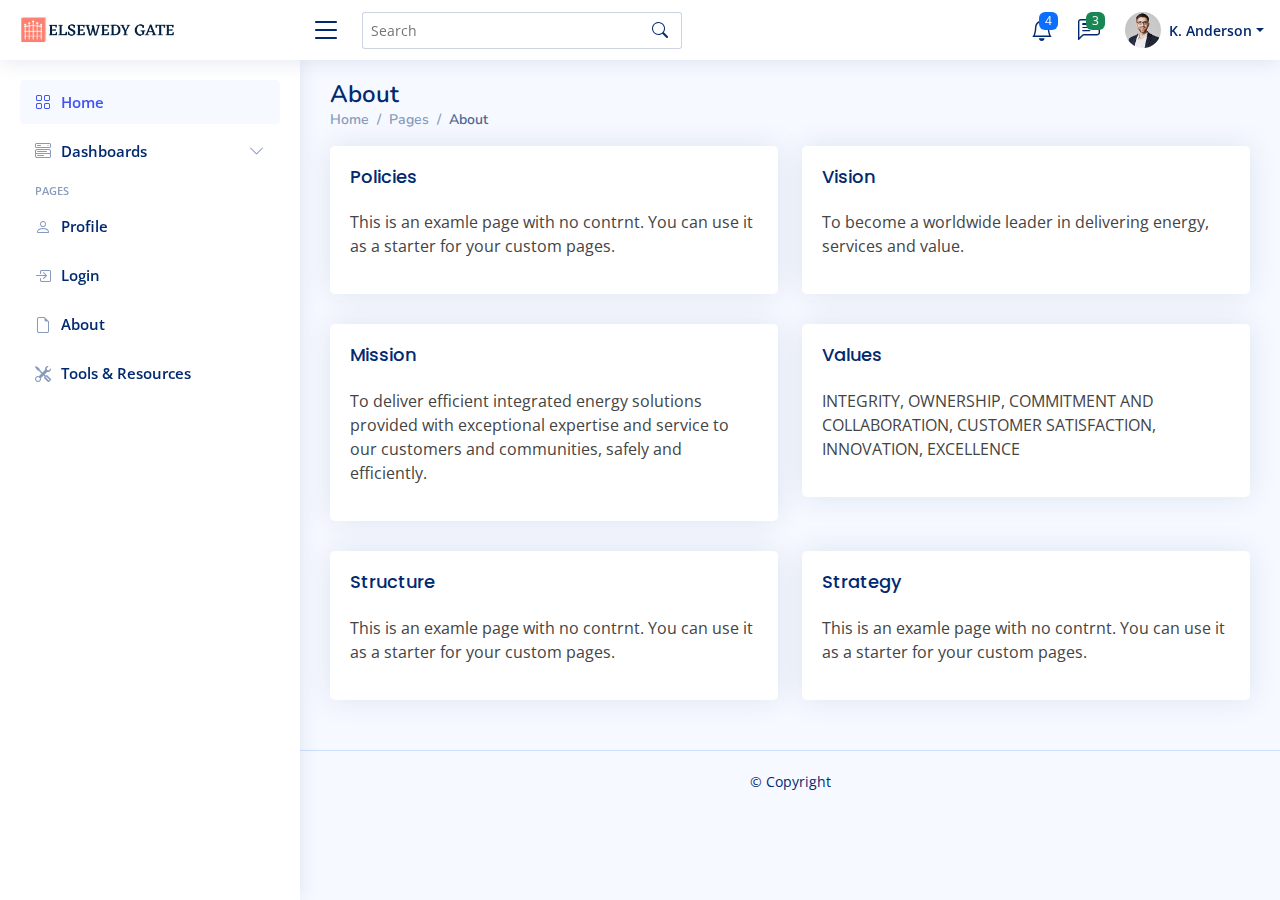
==== about.html @ 41cae32a "init" ====
<!DOCTYPE html>
<html lang="en">

<head>
  <meta charset="utf-8">
  <meta content="width=device-width, initial-scale=1.0" name="viewport">

  <title>The Gate</title>
  <meta content="" name="description">
  <meta content="" name="keywords">

  <!-- Favicons -->
  <link href="niceadmin_assets/img/favicon.png" rel="icon">
  <link href="niceadmin_assets/img/apple-touch-icon.png" rel="apple-touch-icon">

  <!-- Google Fonts -->
  <link href="https://fonts.gstatic.com" rel="preconnect">
  <link href="https://fonts.googleapis.com/css?family=Open+Sans:300,300i,400,400i,600,600i,700,700i|Nunito:300,300i,400,400i,600,600i,700,700i|Poppins:300,300i,400,400i,500,500i,600,600i,700,700i" rel="stylesheet">

  <!-- Vendor CSS Files -->
  <link href="niceadmin_assets/vendor/bootstrap/css/bootstrap.min.css" rel="stylesheet">
  <link href="niceadmin_assets/vendor/bootstrap-icons/bootstrap-icons.css" rel="stylesheet">
  <link href="niceadmin_assets/vendor/boxicons/css/boxicons.min.css" rel="stylesheet">
  <link href="niceadmin_assets/vendor/quill/quill.snow.css" rel="stylesheet">
  <link href="niceadmin_assets/vendor/quill/quill.bubble.css" rel="stylesheet">
  <link href="niceadmin_assets/vendor/remixicon/remixicon.css" rel="stylesheet">
  <link href="niceadmin_assets/vendor/simple-datatables/style.css" rel="stylesheet">

  <!-- Template Main CSS File -->
  <link href="niceadmin_assets/css/style.css" rel="stylesheet">

  <!-- =======================================================
  * Template Name: NiceAdmin - v2.5.0
  * Template URL: https://bootstrapmade.com/nice-admin-bootstrap-admin-html-template/
  * Author: BootstrapMade.com
  * License: https://bootstrapmade.com/license/
  ======================================================== -->
</head>

<body>

  <!-- ======= Header ======= -->
  <header id="header" class="header fixed-top d-flex align-items-center">

    <div class="d-flex align-items-center justify-content-between">
      <a href="news-home.html" class="logo d-flex align-items-center">
	  <img src="logos/png/logo-no-background.png" alt="">
        <!-- <img src="niceadmin_assets/img/logo.png" alt=""> -->
        <!-- <span class="d-none d-lg-block">NiceAdmin</span> -->
      </a>
      <i class="bi bi-list toggle-sidebar-btn"></i>
    </div><!-- End Logo -->

    <div class="search-bar">
      <form class="search-form d-flex align-items-center" method="POST" action="#">
        <input type="text" name="query" placeholder="Search" title="Enter search keyword">
        <button type="submit" title="Search"><i class="bi bi-search"></i></button>
      </form>
    </div><!-- End Search Bar -->

    <nav class="header-nav ms-auto">
      <ul class="d-flex align-items-center">

        <li class="nav-item d-block d-lg-none">
          <a class="nav-link nav-icon search-bar-toggle " href="#">
            <i class="bi bi-search"></i>
          </a>
        </li><!-- End Search Icon-->

        <li class="nav-item dropdown">

          <a class="nav-link nav-icon" href="#" data-bs-toggle="dropdown">
            <i class="bi bi-bell"></i>
            <span class="badge bg-primary badge-number">4</span>
          </a><!-- End Notification Icon -->

          <ul class="dropdown-menu dropdown-menu-end dropdown-menu-arrow notifications">
            <li class="dropdown-header">
              You have 4 new notifications
              <a href="#"><span class="badge rounded-pill bg-primary p-2 ms-2">View all</span></a>
            </li>
            <li>
              <hr class="dropdown-divider">
            </li>

            <li class="notification-item">
              <i class="bi bi-exclamation-circle text-warning"></i>
              <div>
                <h4>Lorem Ipsum</h4>
                <p>Quae dolorem earum veritatis oditseno</p>
                <p>30 min. ago</p>
              </div>
            </li>

            <li>
              <hr class="dropdown-divider">
            </li>

            <li class="notification-item">
              <i class="bi bi-x-circle text-danger"></i>
              <div>
                <h4>Atque rerum nesciunt</h4>
                <p>Quae dolorem earum veritatis oditseno</p>
                <p>1 hr. ago</p>
              </div>
            </li>

            <li>
              <hr class="dropdown-divider">
            </li>

            <li class="notification-item">
              <i class="bi bi-check-circle text-success"></i>
              <div>
                <h4>Sit rerum fuga</h4>
                <p>Quae dolorem earum veritatis oditseno</p>
                <p>2 hrs. ago</p>
              </div>
            </li>

            <li>
              <hr class="dropdown-divider">
            </li>

            <li class="notification-item">
              <i class="bi bi-info-circle text-primary"></i>
              <div>
                <h4>Dicta reprehenderit</h4>
                <p>Quae dolorem earum veritatis oditseno</p>
                <p>4 hrs. ago</p>
              </div>
            </li>

            <li>
              <hr class="dropdown-divider">
            </li>
            <li class="dropdown-footer">
              <a href="#">Show all notifications</a>
            </li>

          </ul><!-- End Notification Dropdown Items -->

        </li><!-- End Notification Nav -->

        <li class="nav-item dropdown">

          <a class="nav-link nav-icon" href="#" data-bs-toggle="dropdown">
            <i class="bi bi-chat-left-text"></i>
            <span class="badge bg-success badge-number">3</span>
          </a><!-- End Messages Icon -->

          <ul class="dropdown-menu dropdown-menu-end dropdown-menu-arrow messages">
            <li class="dropdown-header">
              You have 3 new messages
              <a href="#"><span class="badge rounded-pill bg-primary p-2 ms-2">View all</span></a>
            </li>
            <li>
              <hr class="dropdown-divider">
            </li>

            <li class="message-item">
              <a href="#">
                <img src="niceadmin_assets/img/messages-1.jpg" alt="" class="rounded-circle">
                <div>
                  <h4>Maria Hudson</h4>
                  <p>Velit asperiores et ducimus soluta repudiandae labore officia est ut...</p>
                  <p>4 hrs. ago</p>
                </div>
              </a>
            </li>
            <li>
              <hr class="dropdown-divider">
            </li>

            <li class="message-item">
              <a href="#">
                <img src="niceadmin_assets/img/messages-2.jpg" alt="" class="rounded-circle">
                <div>
                  <h4>Anna Nelson</h4>
                  <p>Velit asperiores et ducimus soluta repudiandae labore officia est ut...</p>
                  <p>6 hrs. ago</p>
                </div>
              </a>
            </li>
            <li>
              <hr class="dropdown-divider">
            </li>

            <li class="message-item">
              <a href="#">
                <img src="niceadmin_assets/img/messages-3.jpg" alt="" class="rounded-circle">
                <div>
                  <h4>David Muldon</h4>
                  <p>Velit asperiores et ducimus soluta repudiandae labore officia est ut...</p>
                  <p>8 hrs. ago</p>
                </div>
              </a>
            </li>
            <li>
              <hr class="dropdown-divider">
            </li>

            <li class="dropdown-footer">
              <a href="#">Show all messages</a>
            </li>

          </ul><!-- End Messages Dropdown Items -->

        </li><!-- End Messages Nav -->

        <li class="nav-item dropdown pe-3">

          <a class="nav-link nav-profile d-flex align-items-center pe-0" href="#" data-bs-toggle="dropdown">
            <img src="niceadmin_assets/img/profile-img.jpg" alt="Profile" class="rounded-circle">
            <span class="d-none d-md-block dropdown-toggle ps-2">K. Anderson</span>
          </a><!-- End Profile Iamge Icon -->

          <ul class="dropdown-menu dropdown-menu-end dropdown-menu-arrow profile">
            <li class="dropdown-header">
              <h6>Kevin Anderson</h6>
              <span>Web Designer</span>
            </li>
            <li>
              <hr class="dropdown-divider">
            </li>

            <li>
              <a class="dropdown-item d-flex align-items-center" href="users-profile.html">
                <i class="bi bi-person"></i>
                <span>My Profile</span>
              </a>
            </li>
            <li>
              <hr class="dropdown-divider">
            </li>

            <li>
              <a class="dropdown-item d-flex align-items-center" href="users-profile.html">
                <i class="bi bi-gear"></i>
                <span>Account Settings</span>
              </a>
            </li>
            <li>
              <hr class="dropdown-divider">
            </li>

            <li>
              <a class="dropdown-item d-flex align-items-center" href="pages-faq.html">
                <i class="bi bi-question-circle"></i>
                <span>Need Help?</span>
              </a>
            </li>
            <li>
              <hr class="dropdown-divider">
            </li>

            <li>
              <a class="dropdown-item d-flex align-items-center" href="#">
                <i class="bi bi-box-arrow-right"></i>
                <span>Sign Out</span>
              </a>
            </li>

          </ul><!-- End Profile Dropdown Items -->
        </li><!-- End Profile Nav -->

      </ul>
    </nav><!-- End Icons Navigation -->

  </header><!-- End Header -->

 <!-- ======= Sidebar ======= -->
  <aside id="sidebar" class="sidebar">

    <ul class="sidebar-nav" id="sidebar-nav">

      <li class="nav-item">
        <a class="nav-link " href="news-home.html">
          <i class="bi bi-grid"></i>
          <span>Home</span>
        </a>
      </li>
	  <!-- End Dashboard Nav -->

      <li class="nav-item">
        <a class="nav-link collapsed" data-bs-target="#components-nav" data-bs-toggle="collapse" href="#">
          <i class="bi bi-menu-button-wide"></i><span>Dashboards</span><i class="bi bi-chevron-down ms-auto"></i>
        </a>
        <ul id="components-nav" class="nav-content collapse " data-bs-parent="#sidebar-nav">
          <li>
            <a href="#">
              <i class="bi bi-circle"></i><span>Employee</span>
            </a>
          </li>
          <li>
            <a href="#">
              <i class="bi bi-circle"></i><span>Sales</span>
            </a>
          </li>
          <li>
            <a href="#">
              <i class="bi bi-circle"></i><span>Manager</span>
            </a>
          </li>
          <li>
            <a href="customer-dash.html">
              <i class="bi bi-circle"></i><span>Customer</span>
            </a>
          </li>          
        </ul>
      </li>
	  <!-- End Components Nav -->

      <li class="nav-heading">Pages</li>

      <li class="nav-item">
        <a class="nav-link collapsed" href="users-profile.html">
          <i class="bi bi-person"></i>
          <span>Profile</span>
        </a>
      </li>
	 <!--	 End Profile Page Nav -->
     

      <li class="nav-item">
        <a class="nav-link collapsed" href="index.html">
          <i class="bi bi-box-arrow-in-right"></i>
          <span>Login</span>
        </a>
      </li>
	  <!-- End Login Page Nav -->
    
	  
	  <li class="nav-item">
        <a class="nav-link collapsed" href="about.html">
          <i class="bi bi-file-earmark"></i>
          <span>About</span>
        </a>
      </li>
	  <!-- End About Page Nav -->
	  
	  
	  <li class="nav-item">
        <a class="nav-link collapsed" href="tools-resources.html">
          <i class="bi bi-tools"></i>
          <span>Tools & Resources</span>
        </a>
      </li>
	  <!-- End Tools Page Nav -->

    </ul>

  </aside><!-- End Sidebar-->
  <main id="main" class="main">

<div class="pagetitle">
      <h1>About</h1>
      <nav>
        <ol class="breadcrumb">
          <li class="breadcrumb-item"><a href="index.html">Home</a></li>
          <li class="breadcrumb-item">Pages</li>
          <li class="breadcrumb-item active">About</li>
        </ol>
      </nav>
    </div><!-- End Page Title -->

    <section class="section">
      <div class="row">
        <div class="col-lg-6">

          <div class="card">
            <div class="card-body">
              <h5 class="card-title">Policies</h5>
              <p>This is an examle page with no contrnt. You can use it as a starter for your custom pages.</p>
            </div>
          </div>

        </div>

        <div class="col-lg-6">

          <div class="card">
            <div class="card-body">
              <h5 class="card-title">Vision</h5>
              <p>To become a worldwide leader in delivering energy, services and value.</p>
            </div>
          </div>

        </div>
      </div>
	  
	<div class="row">
        <div class="col-lg-6">

          <div class="card">
            <div class="card-body">
              <h5 class="card-title">Mission</h5>
              <p>To deliver efficient integrated energy solutions provided with exceptional expertise and service to our customers and communities, safely and efficiently.</p>
            </div>
          </div>

        </div>

        <div class="col-lg-6">

          <div class="card">
            <div class="card-body">
              <h5 class="card-title">Values</h5>
              <p>INTEGRITY, OWNERSHIP, COMMITMENT AND COLLABORATION, CUSTOMER SATISFACTION, INNOVATION, EXCELLENCE</p>
            </div>
          </div>

        </div>
      </div>
	  
	<div class="row">
        <div class="col-lg-6">

          <div class="card">
            <div class="card-body">
              <h5 class="card-title">Structure</h5>
              <p>This is an examle page with no contrnt. You can use it as a starter for your custom pages.</p>
            </div>
          </div>

        </div>

        <div class="col-lg-6">

          <div class="card">
            <div class="card-body">
              <h5 class="card-title">Strategy</h5>
              <p>This is an examle page with no contrnt. You can use it as a starter for your custom pages.</p>
            </div>
          </div>

        </div>
      </div>
	  
	  
    </section>
  </main><!-- End #main -->

  <!-- ======= Footer ======= -->
  <footer id="footer" class="footer">
    <div class="copyright">
      &copy; Copyright 
	  <!-- <strong><span>NiceAdmin</span></strong>. All Rights Reserved -->
    </div>
    <div class="credits">
      <!-- All the links in the footer should remain intact. -->
      <!-- You can delete the links only if you purchased the pro version. -->
      <!-- Licensing information: https://bootstrapmade.com/license/ -->
      <!-- Purchase the pro version with working PHP/AJAX contact form: https://bootstrapmade.com/nice-admin-bootstrap-admin-html-template/ -->
      <!-- Designed by <a href="https://bootstrapmade.com/">BootstrapMade</a> -->
    </div>
  </footer><!-- End Footer -->

  <a href="#" class="back-to-top d-flex align-items-center justify-content-center"><i class="bi bi-arrow-up-short"></i></a>






  <!-- Vendor JS Files -->
  <script src="niceadmin_assets/vendor/apexcharts/apexcharts.min.js"></script>
  <script src="niceadmin_assets/vendor/bootstrap/js/bootstrap.bundle.min.js"></script>
  <script src="niceadmin_assets/vendor/chart.js/chart.umd.js"></script>
  <script src="niceadmin_assets/vendor/echarts/echarts.min.js"></script>
  <script src="niceadmin_assets/vendor/quill/quill.min.js"></script>
  <script src="niceadmin_assets/vendor/simple-datatables/simple-datatables.js"></script>
  <script src="niceadmin_assets/vendor/tinymce/tinymce.min.js"></script>
  <script src="niceadmin_assets/vendor/php-email-form/validate.js"></script>

  <!-- Template Main JS File -->
  <script src="niceadmin_assets/js/main.js"></script>

</body>

</html>
---- niceadmin_assets/vendor/quill/quill.snow.css ----
/*!
 * Quill Editor v1.3.7
 * https://quilljs.com/
 * Copyright (c) 2014, Jason Chen
 * Copyright (c) 2013, salesforce.com
 */
.ql-container {
  box-sizing: border-box;
  font-family: Helvetica, Arial, sans-serif;
  font-size: 13px;
  height: 100%;
  margin: 0px;
  position: relative;
}
.ql-container.ql-disabled .ql-tooltip {
  visibility: hidden;
}
.ql-container.ql-disabled .ql-editor ul[data-checked] > li::before {
  pointer-events: none;
}
.ql-clipboard {
  left: -100000px;
  height: 1px;
  overflow-y: hidden;
  position: absolute;
  top: 50%;
}
.ql-clipboard p {
  margin: 0;
  padding: 0;
}
.ql-editor {
  box-sizing: border-box;
  line-height: 1.42;
  height: 100%;
  outline: none;
  overflow-y: auto;
  padding: 12px 15px;
  tab-size: 4;
  -moz-tab-size: 4;
  text-align: left;
  white-space: pre-wrap;
  word-wrap: break-word;
}
.ql-editor > * {
  cursor: text;
}
.ql-editor p,
.ql-editor ol,
.ql-editor ul,
.ql-editor pre,
.ql-editor blockquote,
.ql-editor h1,
.ql-editor h2,
.ql-editor h3,
.ql-editor h4,
.ql-editor h5,
.ql-editor h6 {
  margin: 0;
  padding: 0;
  counter-reset: list-1 list-2 list-3 list-4 list-5 list-6 list-7 list-8 list-9;
}
.ql-editor ol,
.ql-editor ul {
  padding-left: 1.5em;
}
.ql-editor ol > li,
.ql-editor ul > li {
  list-style-type: none;
}
.ql-editor ul > li::before {
  content: '\2022';
}
.ql-editor ul[data-checked=true],
.ql-editor ul[data-checked=false] {
  pointer-events: none;
}
.ql-editor ul[data-checked=true] > li *,
.ql-editor ul[data-checked=false] > li * {
  pointer-events: all;
}
.ql-editor ul[data-checked=true] > li::before,
.ql-editor ul[data-checked=false] > li::before {
  color: #777;
  cursor: pointer;
  pointer-events: all;
}
.ql-editor ul[data-checked=true] > li::before {
  content: '\2611';
}
.ql-editor ul[data-checked=false] > li::before {
  content: '\2610';
}
.ql-editor li::before {
  display: inline-block;
  white-space: nowrap;
  width: 1.2em;
}
.ql-editor li:not(.ql-direction-rtl)::before {
  margin-left: -1.5em;
  margin-right: 0.3em;
  text-align: right;
}
.ql-editor li.ql-direction-rtl::before {
  margin-left: 0.3em;
  margin-right: -1.5em;
}
.ql-editor ol li:not(.ql-direction-rtl),
.ql-editor ul li:not(.ql-direction-rtl) {
  padding-left: 1.5em;
}
.ql-editor ol li.ql-direction-rtl,
.ql-editor ul li.ql-direction-rtl {
  padding-right: 1.5em;
}
.ql-editor ol li {
  counter-reset: list-1 list-2 list-3 list-4 list-5 list-6 list-7 list-8 list-9;
  counter-increment: list-0;
}
.ql-editor ol li:before {
  content: counter(list-0, decimal) '. ';
}
.ql-editor ol li.ql-indent-1 {
  counter-increment: list-1;
}
.ql-editor ol li.ql-indent-1:before {
  content: counter(list-1, lower-alpha) '. ';
}
.ql-editor ol li.ql-indent-1 {
  counter-reset: list-2 list-3 list-4 list-5 list-6 list-7 list-8 list-9;
}
.ql-editor ol li.ql-indent-2 {
  counter-increment: list-2;
}
.ql-editor ol li.ql-indent-2:before {
  content: counter(list-2, lower-roman) '. ';
}
.ql-editor ol li.ql-indent-2 {
  counter-reset: list-3 list-4 list-5 list-6 list-7 list-8 list-9;
}
.ql-editor ol li.ql-indent-3 {
  counter-increment: list-3;
}
.ql-editor ol li.ql-indent-3:before {
  content: counter(list-3, decimal) '. ';
}
.ql-editor ol li.ql-indent-3 {
  counter-reset: list-4 list-5 list-6 list-7 list-8 list-9;
}
.ql-editor ol li.ql-indent-4 {
  counter-increment: list-4;
}
.ql-editor ol li.ql-indent-4:before {
  content: counter(list-4, lower-alpha) '. ';
}
.ql-editor ol li.ql-indent-4 {
  counter-reset: list-5 list-6 list-7 list-8 list-9;
}
.ql-editor ol li.ql-indent-5 {
  counter-increment: list-5;
}
.ql-editor ol li.ql-indent-5:before {
  content: counter(list-5, lower-roman) '. ';
}
.ql-editor ol li.ql-indent-5 {
  counter-reset: list-6 list-7 list-8 list-9;
}
.ql-editor ol li.ql-indent-6 {
  counter-increment: list-6;
}
.ql-editor ol li.ql-indent-6:before {
  content: counter(list-6, decimal) '. ';
}
.ql-editor ol li.ql-indent-6 {
  counter-reset: list-7 list-8 list-9;
}
.ql-editor ol li.ql-indent-7 {
  counter-increment: list-7;
}
.ql-editor ol li.ql-indent-7:before {
  content: counter(list-7, lower-alpha) '. ';
}
.ql-editor ol li.ql-indent-7 {
  counter-reset: list-8 list-9;
}
.ql-editor ol li.ql-indent-8 {
  counter-increment: list-8;
}
.ql-editor ol li.ql-indent-8:before {
  content: counter(list-8, lower-roman) '. ';
}
.ql-editor ol li.ql-indent-8 {
  counter-reset: list-9;
}
.ql-editor ol li.ql-indent-9 {
  counter-increment: list-9;
}
.ql-editor ol li.ql-indent-9:before {
  content: counter(list-9, decimal) '. ';
}
.ql-editor .ql-indent-1:not(.ql-direction-rtl) {
  padding-left: 3em;
}
.ql-editor li.ql-indent-1:not(.ql-direction-rtl) {
  padding-left: 4.5em;
}
.ql-editor .ql-indent-1.ql-direction-rtl.ql-align-right {
  padding-right: 3em;
}
.ql-editor li.ql-indent-1.ql-direction-rtl.ql-align-right {
  padding-right: 4.5em;
}
.ql-editor .ql-indent-2:not(.ql-direction-rtl) {
  padding-left: 6em;
}
.ql-editor li.ql-indent-2:not(.ql-direction-rtl) {
  padding-left: 7.5em;
}
.ql-editor .ql-indent-2.ql-direction-rtl.ql-align-right {
  padding-right: 6em;
}
.ql-editor li.ql-indent-2.ql-direction-rtl.ql-align-right {
  padding-right: 7.5em;
}
.ql-editor .ql-indent-3:not(.ql-direction-rtl) {
  padding-left: 9em;
}
.ql-editor li.ql-indent-3:not(.ql-direction-rtl) {
  padding-left: 10.5em;
}
.ql-editor .ql-indent-3.ql-direction-rtl.ql-align-right {
  padding-right: 9em;
}
.ql-editor li.ql-indent-3.ql-direction-rtl.ql-align-right {
  padding-right: 10.5em;
}
.ql-editor .ql-indent-4:not(.ql-direction-rtl) {
  padding-left: 12em;
}
.ql-editor li.ql-indent-4:not(.ql-direction-rtl) {
  padding-left: 13.5em;
}
.ql-editor .ql-indent-4.ql-direction-rtl.ql-align-right {
  padding-right: 12em;
}
.ql-editor li.ql-indent-4.ql-direction-rtl.ql-align-right {
  padding-right: 13.5em;
}
.ql-editor .ql-indent-5:not(.ql-direction-rtl) {
  padding-left: 15em;
}
.ql-editor li.ql-indent-5:not(.ql-direction-rtl) {
  padding-left: 16.5em;
}
.ql-editor .ql-indent-5.ql-direction-rtl.ql-align-right {
  padding-right: 15em;
}
.ql-editor li.ql-indent-5.ql-direction-rtl.ql-align-right {
  padding-right: 16.5em;
}
.ql-editor .ql-indent-6:not(.ql-direction-rtl) {
  padding-left: 18em;
}
.ql-editor li.ql-indent-6:not(.ql-direction-rtl) {
  padding-left: 19.5em;
}
.ql-editor .ql-indent-6.ql-direction-rtl.ql-align-right {
  padding-right: 18em;
}
.ql-editor li.ql-indent-6.ql-direction-rtl.ql-align-right {
  padding-right: 19.5em;
}
.ql-editor .ql-indent-7:not(.ql-direction-rtl) {
  padding-left: 21em;
}
.ql-editor li.ql-indent-7:not(.ql-direction-rtl) {
  padding-left: 22.5em;
}
.ql-editor .ql-indent-7.ql-direction-rtl.ql-align-right {
  padding-right: 21em;
}
.ql-editor li.ql-indent-7.ql-direction-rtl.ql-align-right {
  padding-right: 22.5em;
}
.ql-editor .ql-indent-8:not(.ql-direction-rtl) {
  padding-left: 24em;
}
.ql-editor li.ql-indent-8:not(.ql-direction-rtl) {
  padding-left: 25.5em;
}
.ql-editor .ql-indent-8.ql-direction-rtl.ql-align-right {
  padding-right: 24em;
}
.ql-editor li.ql-indent-8.ql-direction-rtl.ql-align-right {
  padding-right: 25.5em;
}
.ql-editor .ql-indent-9:not(.ql-direction-rtl) {
  padding-left: 27em;
}
.ql-editor li.ql-indent-9:not(.ql-direction-rtl) {
  padding-left: 28.5em;
}
.ql-editor .ql-indent-9.ql-direction-rtl.ql-align-right {
  padding-right: 27em;
}
.ql-editor li.ql-indent-9.ql-direction-rtl.ql-align-right {
  padding-right: 28.5em;
}
.ql-editor .ql-video {
  display: block;
  max-width: 100%;
}
.ql-editor .ql-video.ql-align-center {
  margin: 0 auto;
}
.ql-editor .ql-video.ql-align-right {
  margin: 0 0 0 auto;
}
.ql-editor .ql-bg-black {
  background-color: #000;
}
.ql-editor .ql-bg-red {
  background-color: #e60000;
}
.ql-editor .ql-bg-orange {
  background-color: #f90;
}
.ql-editor .ql-bg-yellow {
  background-color: #ff0;
}
.ql-editor .ql-bg-green {
  background-color: #008a00;
}
.ql-editor .ql-bg-blue {
  background-color: #06c;
}
.ql-editor .ql-bg-purple {
  background-color: #93f;
}
.ql-editor .ql-color-white {
  color: #fff;
}
.ql-editor .ql-color-red {
  color: #e60000;
}
.ql-editor .ql-color-orange {
  color: #f90;
}
.ql-editor .ql-color-yellow {
  color: #ff0;
}
.ql-editor .ql-color-green {
  color: #008a00;
}
.ql-editor .ql-color-blue {
  color: #06c;
}
.ql-editor .ql-color-purple {
  color: #93f;
}
.ql-editor .ql-font-serif {
  font-family: Georgia, Times New Roman, serif;
}
.ql-editor .ql-font-monospace {
  font-family: Monaco, Courier New, monospace;
}
.ql-editor .ql-size-small {
  font-size: 0.75em;
}
.ql-editor .ql-size-large {
  font-size: 1.5em;
}
.ql-editor .ql-size-huge {
  font-size: 2.5em;
}
.ql-editor .ql-direction-rtl {
  direction: rtl;
  text-align: inherit;
}
.ql-editor .ql-align-center {
  text-align: center;
}
.ql-editor .ql-align-justify {
  text-align: justify;
}
.ql-editor .ql-align-right {
  text-align: right;
}
.ql-editor.ql-blank::before {
  color: rgba(0,0,0,0.6);
  content: attr(data-placeholder);
  font-style: italic;
  left: 15px;
  pointer-events: none;
  position: absolute;
  right: 15px;
}
.ql-snow.ql-toolbar:after,
.ql-snow .ql-toolbar:after {
  clear: both;
  content: '';
  display: table;
}
.ql-snow.ql-toolbar button,
.ql-snow .ql-toolbar button {
  background: none;
  border: none;
  cursor: pointer;
  display: inline-block;
  float: left;
  height: 24px;
  padding: 3px 5px;
  width: 28px;
}
.ql-snow.ql-toolbar button svg,
.ql-snow .ql-toolbar button svg {
  float: left;
  height: 100%;
}
.ql-snow.ql-toolbar button:active:hover,
.ql-snow .ql-toolbar button:active:hover {
  outline: none;
}
.ql-snow.ql-toolbar input.ql-image[type=file],
.ql-snow .ql-toolbar input.ql-image[type=file] {
  display: none;
}
.ql-snow.ql-toolbar button:hover,
.ql-snow .ql-toolbar button:hover,
.ql-snow.ql-toolbar button:focus,
.ql-snow .ql-toolbar button:focus,
.ql-snow.ql-toolbar button.ql-active,
.ql-snow .ql-toolbar button.ql-active,
.ql-snow.ql-toolbar .ql-picker-label:hover,
.ql-snow .ql-toolbar .ql-picker-label:hover,
.ql-snow.ql-toolbar .ql-picker-label.ql-active,
.ql-snow .ql-toolbar .ql-picker-label.ql-active,
.ql-snow.ql-toolbar .ql-picker-item:hover,
.ql-snow .ql-toolbar .ql-picker-item:hover,
.ql-snow.ql-toolbar .ql-picker-item.ql-selected,
.ql-snow .ql-toolbar .ql-picker-item.ql-selected {
  color: #06c;
}
.ql-snow.ql-toolbar button:hover .ql-fill,
.ql-snow .ql-toolbar button:hover .ql-fill,
.ql-snow.ql-toolbar button:focus .ql-fill,
.ql-snow .ql-toolbar button:focus .ql-fill,
.ql-snow.ql-toolbar button.ql-active .ql-fill,
.ql-snow .ql-toolbar button.ql-active .ql-fill,
.ql-snow.ql-toolbar .ql-picker-label:hover .ql-fill,
.ql-snow .ql-toolbar .ql-picker-label:hover .ql-fill,
.ql-snow.ql-toolbar .ql-picker-label.ql-active .ql-fill,
.ql-snow .ql-toolbar .ql-picker-label.ql-active .ql-fill,
.ql-snow.ql-toolbar .ql-picker-item:hover .ql-fill,
.ql-snow .ql-toolbar .ql-picker-item:hover .ql-fill,
.ql-snow.ql-toolbar .ql-picker-item.ql-selected .ql-fill,
.ql-snow .ql-toolbar .ql-picker-item.ql-selected .ql-fill,
.ql-snow.ql-toolbar button:hover .ql-stroke.ql-fill,
.ql-snow .ql-toolbar button:hover .ql-stroke.ql-fill,
.ql-snow.ql-toolbar button:focus .ql-stroke.ql-fill,
.ql-snow .ql-toolbar button:focus .ql-stroke.ql-fill,
.ql-snow.ql-toolbar button.ql-active .ql-stroke.ql-fill,
.ql-snow .ql-toolbar button.ql-active .ql-stroke.ql-fill,
.ql-snow.ql-toolbar .ql-picker-label:hover .ql-stroke.ql-fill,
.ql-snow .ql-toolbar .ql-picker-label:hover .ql-stroke.ql-fill,
.ql-snow.ql-toolbar .ql-picker-label.ql-active .ql-stroke.ql-fill,
.ql-snow .ql-toolbar .ql-picker-label.ql-active .ql-stroke.ql-fill,
.ql-snow.ql-toolbar .ql-picker-item:hover .ql-stroke.ql-fill,
.ql-snow .ql-toolbar .ql-picker-item:hover .ql-stroke.ql-fill,
.ql-snow.ql-toolbar .ql-picker-item.ql-selected .ql-stroke.ql-fill,
.ql-snow .ql-toolbar .ql-picker-item.ql-selected .ql-stroke.ql-fill {
  fill: #06c;
}
.ql-snow.ql-toolbar button:hover .ql-stroke,
.ql-snow .ql-toolbar button:hover .ql-stroke,
.ql-snow.ql-toolbar button:focus .ql-stroke,
.ql-snow .ql-toolbar button:focus .ql-stroke,
.ql-snow.ql-toolbar button.ql-active .ql-stroke,
.ql-snow .ql-toolbar button.ql-active .ql-stroke,
.ql-snow.ql-toolbar .ql-picker-label:hover .ql-stroke,
.ql-snow .ql-toolbar .ql-picker-label:hover .ql-stroke,
.ql-snow.ql-toolbar .ql-picker-label.ql-active .ql-stroke,
.ql-snow .ql-toolbar .ql-picker-label.ql-active .ql-stroke,
.ql-snow.ql-toolbar .ql-picker-item:hover .ql-stroke,
.ql-snow .ql-toolbar .ql-picker-item:hover .ql-stroke,
.ql-snow.ql-toolbar .ql-picker-item.ql-selected .ql-stroke,
.ql-snow .ql-toolbar .ql-picker-item.ql-selected .ql-stroke,
.ql-snow.ql-toolbar button:hover .ql-stroke-miter,
.ql-snow .ql-toolbar button:hover .ql-stroke-miter,
.ql-snow.ql-toolbar button:focus .ql-stroke-miter,
.ql-snow .ql-toolbar button:focus .ql-stroke-miter,
.ql-snow.ql-toolbar button.ql-active .ql-stroke-miter,
.ql-snow .ql-toolbar button.ql-active .ql-stroke-miter,
.ql-snow.ql-toolbar .ql-picker-label:hover .ql-stroke-miter,
.ql-snow .ql-toolbar .ql-picker-label:hover .ql-stroke-miter,
.ql-snow.ql-toolbar .ql-picker-label.ql-active .ql-stroke-miter,
.ql-snow .ql-toolbar .ql-picker-label.ql-active .ql-stroke-miter,
.ql-snow.ql-toolbar .ql-picker-item:hover .ql-stroke-miter,
.ql-snow .ql-toolbar .ql-picker-item:hover .ql-stroke-miter,
.ql-snow.ql-toolbar .ql-picker-item.ql-selected .ql-stroke-miter,
.ql-snow .ql-toolbar .ql-picker-item.ql-selected .ql-stroke-miter {
  stroke: #06c;
}
@media (pointer: coarse) {
  .ql-snow.ql-toolbar button:hover:not(.ql-active),
  .ql-snow .ql-toolbar button:hover:not(.ql-active) {
    color: #444;
  }
  .ql-snow.ql-toolbar button:hover:not(.ql-active) .ql-fill,
  .ql-snow .ql-toolbar button:hover:not(.ql-active) .ql-fill,
  .ql-snow.ql-toolbar button:hover:not(.ql-active) .ql-stroke.ql-fill,
  .ql-snow .ql-toolbar button:hover:not(.ql-active) .ql-stroke.ql-fill {
    fill: #444;
  }
  .ql-snow.ql-toolbar button:hover:not(.ql-active) .ql-stroke,
  .ql-snow .ql-toolbar button:hover:not(.ql-active) .ql-stroke,
  .ql-snow.ql-toolbar button:hover:not(.ql-active) .ql-stroke-miter,
  .ql-snow .ql-toolbar button:hover:not(.ql-active) .ql-stroke-miter {
    stroke: #444;
  }
}
.ql-snow {
  box-sizing: border-box;
}
.ql-snow * {
  box-sizing: border-box;
}
.ql-snow .ql-hidden {
  display: none;
}
.ql-snow .ql-out-bottom,
.ql-snow .ql-out-top {
  visibility: hidden;
}
.ql-snow .ql-tooltip {
  position: absolute;
  transform: translateY(10px);
}
.ql-snow .ql-tooltip a {
  cursor: pointer;
  text-decoration: none;
}
.ql-snow .ql-tooltip.ql-flip {
  transform: translateY(-10px);
}
.ql-snow .ql-formats {
  display: inline-block;
  vertical-align: middle;
}
.ql-snow .ql-formats:after {
  clear: both;
  content: '';
  display: table;
}
.ql-snow .ql-stroke {
  fill: none;
  stroke: #444;
  stroke-linecap: round;
  stroke-linejoin: round;
  stroke-width: 2;
}
.ql-snow .ql-stroke-miter {
  fill: none;
  stroke: #444;
  stroke-miterlimit: 10;
  stroke-width: 2;
}
.ql-snow .ql-fill,
.ql-snow .ql-stroke.ql-fill {
  fill: #444;
}
.ql-snow .ql-empty {
  fill: none;
}
.ql-snow .ql-even {
  fill-rule: evenodd;
}
.ql-snow .ql-thin,
.ql-snow .ql-stroke.ql-thin {
  stroke-width: 1;
}
.ql-snow .ql-transparent {
  opacity: 0.4;
}
.ql-snow .ql-direction svg:last-child {
  display: none;
}
.ql-snow .ql-direction.ql-active svg:last-child {
  display: inline;
}
.ql-snow .ql-direction.ql-active svg:first-child {
  display: none;
}
.ql-snow .ql-editor h1 {
  font-size: 2em;
}
.ql-snow .ql-editor h2 {
  font-size: 1.5em;
}
.ql-snow .ql-editor h3 {
  font-size: 1.17em;
}
.ql-snow .ql-editor h4 {
  font-size: 1em;
}
.ql-snow .ql-editor h5 {
  font-size: 0.83em;
}
.ql-snow .ql-editor h6 {
  font-size: 0.67em;
}
.ql-snow .ql-editor a {
  text-decoration: underline;
}
.ql-snow .ql-editor blockquote {
  border-left: 4px solid #ccc;
  margin-bottom: 5px;
  margin-top: 5px;
  padding-left: 16px;
}
.ql-snow .ql-editor code,
.ql-snow .ql-editor pre {
  background-color: #f0f0f0;
  border-radius: 3px;
}
.ql-snow .ql-editor pre {
  white-space: pre-wrap;
  margin-bottom: 5px;
  margin-top: 5px;
  padding: 5px 10px;
}
.ql-snow .ql-editor code {
  font-size: 85%;
  padding: 2px 4px;
}
.ql-snow .ql-editor pre.ql-syntax {
  background-color: #23241f;
  color: #f8f8f2;
  overflow: visible;
}
.ql-snow .ql-editor img {
  max-width: 100%;
}
.ql-snow .ql-picker {
  color: #444;
  display: inline-block;
  float: left;
  font-size: 14px;
  font-weight: 500;
  height: 24px;
  position: relative;
  vertical-align: middle;
}
.ql-snow .ql-picker-label {
  cursor: pointer;
  display: inline-block;
  height: 100%;
  padding-left: 8px;
  padding-right: 2px;
  position: relative;
  width: 100%;
}
.ql-snow .ql-picker-label::before {
  display: inline-block;
  line-height: 22px;
}
.ql-snow .ql-picker-options {
  background-color: #fff;
  display: none;
  min-width: 100%;
  padding: 4px 8px;
  position: absolute;
  white-space: nowrap;
}
.ql-snow .ql-picker-options .ql-picker-item {
  cursor: pointer;
  display: block;
  padding-bottom: 5px;
  padding-top: 5px;
}
.ql-snow .ql-picker.ql-expanded .ql-picker-label {
  color: #ccc;
  z-index: 2;
}
.ql-snow .ql-picker.ql-expanded .ql-picker-label .ql-fill {
  fill: #ccc;
}
.ql-snow .ql-picker.ql-expanded .ql-picker-label .ql-stroke {
  stroke: #ccc;
}
.ql-snow .ql-picker.ql-expanded .ql-picker-options {
  display: block;
  margin-top: -1px;
  top: 100%;
  z-index: 1;
}
.ql-snow .ql-color-picker,
.ql-snow .ql-icon-picker {
  width: 28px;
}
.ql-snow .ql-color-picker .ql-picker-label,
.ql-snow .ql-icon-picker .ql-picker-label {
  padding: 2px 4px;
}
.ql-snow .ql-color-picker .ql-picker-label svg,
.ql-snow .ql-icon-picker .ql-picker-label svg {
  right: 4px;
}
.ql-snow .ql-icon-picker .ql-picker-options {
  padding: 4px 0px;
}
.ql-snow .ql-icon-picker .ql-picker-item {
  height: 24px;
  width: 24px;
  padding: 2px 4px;
}
.ql-snow .ql-color-picker .ql-picker-options {
  padding: 3px 5px;
  width: 152px;
}
.ql-snow .ql-color-picker .ql-picker-item {
  border: 1px solid transparent;
  float: left;
  height: 16px;
  margin: 2px;
  padding: 0px;
  width: 16px;
}
.ql-snow .ql-picker:not(.ql-color-picker):not(.ql-icon-picker) svg {
  position: absolute;
  margin-top: -9px;
  right: 0;
  top: 50%;
  width: 18px;
}
.ql-snow .ql-picker.ql-header .ql-picker-label[data-label]:not([data-label=''])::before,
.ql-snow .ql-picker.ql-font .ql-picker-label[data-label]:not([data-label=''])::before,
.ql-snow .ql-picker.ql-size .ql-picker-label[data-label]:not([data-label=''])::before,
.ql-snow .ql-picker.ql-header .ql-picker-item[data-label]:not([data-label=''])::before,
.ql-snow .ql-picker.ql-font .ql-picker-item[data-label]:not([data-label=''])::before,
.ql-snow .ql-picker.ql-size .ql-picker-item[data-label]:not([data-label=''])::before {
  content: attr(data-label);
}
.ql-snow .ql-picker.ql-header {
  width: 98px;
}
.ql-snow .ql-picker.ql-header .ql-picker-label::before,
.ql-snow .ql-picker.ql-header .ql-picker-item::before {
  content: 'Normal';
}
.ql-snow .ql-picker.ql-header .ql-picker-label[data-value="1"]::before,
.ql-snow .ql-picker.ql-header .ql-picker-item[data-value="1"]::before {
  content: 'Heading 1';
}
.ql-snow .ql-picker.ql-header .ql-picker-label[data-value="2"]::before,
.ql-snow .ql-picker.ql-header .ql-picker-item[data-value="2"]::before {
  content: 'Heading 2';
}
.ql-snow .ql-picker.ql-header .ql-picker-label[data-value="3"]::before,
.ql-snow .ql-picker.ql-header .ql-picker-item[data-value="3"]::before {
  content: 'Heading 3';
}
.ql-snow .ql-picker.ql-header .ql-picker-label[data-value="4"]::before,
.ql-snow .ql-picker.ql-header .ql-picker-item[data-value="4"]::before {
  content: 'Heading 4';
}
.ql-snow .ql-picker.ql-header .ql-picker-label[data-value="5"]::before,
.ql-snow .ql-picker.ql-header .ql-picker-item[data-value="5"]::before {
  content: 'Heading 5';
}
.ql-snow .ql-picker.ql-header .ql-picker-label[data-value="6"]::before,
.ql-snow .ql-picker.ql-header .ql-picker-item[data-value="6"]::before {
  content: 'Heading 6';
}
.ql-snow .ql-picker.ql-header .ql-picker-item[data-value="1"]::before {
  font-size: 2em;
}
.ql-snow .ql-picker.ql-header .ql-picker-item[data-value="2"]::before {
  font-size: 1.5em;
}
.ql-snow .ql-picker.ql-header .ql-picker-item[data-value="3"]::before {
  font-size: 1.17em;
}
.ql-snow .ql-picker.ql-header .ql-picker-item[data-value="4"]::before {
  font-size: 1em;
}
.ql-snow .ql-picker.ql-header .ql-picker-item[data-value="5"]::before {
  font-size: 0.83em;
}
.ql-snow .ql-picker.ql-header .ql-picker-item[data-value="6"]::before {
  font-size: 0.67em;
}
.ql-snow .ql-picker.ql-font {
  width: 108px;
}
.ql-snow .ql-picker.ql-font .ql-picker-label::before,
.ql-snow .ql-picker.ql-font .ql-picker-item::before {
  content: 'Sans Serif';
}
.ql-snow .ql-picker.ql-font .ql-picker-label[data-value=serif]::before,
.ql-snow .ql-picker.ql-font .ql-picker-item[data-value=serif]::before {
  content: 'Serif';
}
.ql-snow .ql-picker.ql-font .ql-picker-label[data-value=monospace]::before,
.ql-snow .ql-picker.ql-font .ql-picker-item[data-value=monospace]::before {
  content: 'Monospace';
}
.ql-snow .ql-picker.ql-font .ql-picker-item[data-value=serif]::before {
  font-family: Georgia, Times New Roman, serif;
}
.ql-snow .ql-picker.ql-font .ql-picker-item[data-value=monospace]::before {
  font-family: Monaco, Courier New, monospace;
}
.ql-snow .ql-picker.ql-size {
  width: 98px;
}
.ql-snow .ql-picker.ql-size .ql-picker-label::before,
.ql-snow .ql-picker.ql-size .ql-picker-item::before {
  content: 'Normal';
}
.ql-snow .ql-picker.ql-size .ql-picker-label[data-value=small]::before,
.ql-snow .ql-picker.ql-size .ql-picker-item[data-value=small]::before {
  content: 'Small';
}
.ql-snow .ql-picker.ql-size .ql-picker-label[data-value=large]::before,
.ql-snow .ql-picker.ql-size .ql-picker-item[data-value=large]::before {
  content: 'Large';
}
.ql-snow .ql-picker.ql-size .ql-picker-label[data-value=huge]::before,
.ql-snow .ql-picker.ql-size .ql-picker-item[data-value=huge]::before {
  content: 'Huge';
}
.ql-snow .ql-picker.ql-size .ql-picker-item[data-value=small]::before {
  font-size: 10px;
}
.ql-snow .ql-picker.ql-size .ql-picker-item[data-value=large]::before {
  font-size: 18px;
}
.ql-snow .ql-picker.ql-size .ql-picker-item[data-value=huge]::before {
  font-size: 32px;
}
.ql-snow .ql-color-picker.ql-background .ql-picker-item {
  background-color: #fff;
}
.ql-snow .ql-color-picker.ql-color .ql-picker-item {
  background-color: #000;
}
.ql-toolbar.ql-snow {
  border: 1px solid #ccc;
  box-sizing: border-box;
  font-family: 'Helvetica Neue', 'Helvetica', 'Arial', sans-serif;
  padding: 8px;
}
.ql-toolbar.ql-snow .ql-formats {
  margin-right: 15px;
}
.ql-toolbar.ql-snow .ql-picker-label {
  border: 1px solid transparent;
}
.ql-toolbar.ql-snow .ql-picker-options {
  border: 1px solid transparent;
  box-shadow: rgba(0,0,0,0.2) 0 2px 8px;
}
.ql-toolbar.ql-snow .ql-picker.ql-expanded .ql-picker-label {
  border-color: #ccc;
}
.ql-toolbar.ql-snow .ql-picker.ql-expanded .ql-picker-options {
  border-color: #ccc;
}
.ql-toolbar.ql-snow .ql-color-picker .ql-picker-item.ql-selected,
.ql-toolbar.ql-snow .ql-color-picker .ql-picker-item:hover {
  border-color: #000;
}
.ql-toolbar.ql-snow + .ql-container.ql-snow {
  border-top: 0px;
}
.ql-snow .ql-tooltip {
  background-color: #fff;
  border: 1px solid #ccc;
  box-shadow: 0px 0px 5px #ddd;
  color: #444;
  padding: 5px 12px;
  white-space: nowrap;
}
.ql-snow .ql-tooltip::before {
  content: "Visit URL:";
  line-height: 26px;
  margin-right: 8px;
}
.ql-snow .ql-tooltip input[type=text] {
  display: none;
  border: 1px solid #ccc;
  font-size: 13px;
  height: 26px;
  margin: 0px;
  padding: 3px 5px;
  width: 170px;
}
.ql-snow .ql-tooltip a.ql-preview {
  display: inline-block;
  max-width: 200px;
  overflow-x: hidden;
  text-overflow: ellipsis;
  vertical-align: top;
}
.ql-snow .ql-tooltip a.ql-action::after {
  border-right: 1px solid #ccc;
  content: 'Edit';
  margin-left: 16px;
  padding-right: 8px;
}
.ql-snow .ql-tooltip a.ql-remove::before {
  content: 'Remove';
  margin-left: 8px;
}
.ql-snow .ql-tooltip a {
  line-height: 26px;
}
.ql-snow .ql-tooltip.ql-editing a.ql-preview,
.ql-snow .ql-tooltip.ql-editing a.ql-remove {
  display: none;
}
.ql-snow .ql-tooltip.ql-editing input[type=text] {
  display: inline-block;
}
.ql-snow .ql-tooltip.ql-editing a.ql-action::after {
  border-right: 0px;
  content: 'Save';
  padding-right: 0px;
}
.ql-snow .ql-tooltip[data-mode=link]::before {
  content: "Enter link:";
}
.ql-snow .ql-tooltip[data-mode=formula]::before {
  content: "Enter formula:";
}
.ql-snow .ql-tooltip[data-mode=video]::before {
  content: "Enter video:";
}
.ql-snow a {
  color: #06c;
}
.ql-container.ql-snow {
  border: 1px solid #ccc;
}
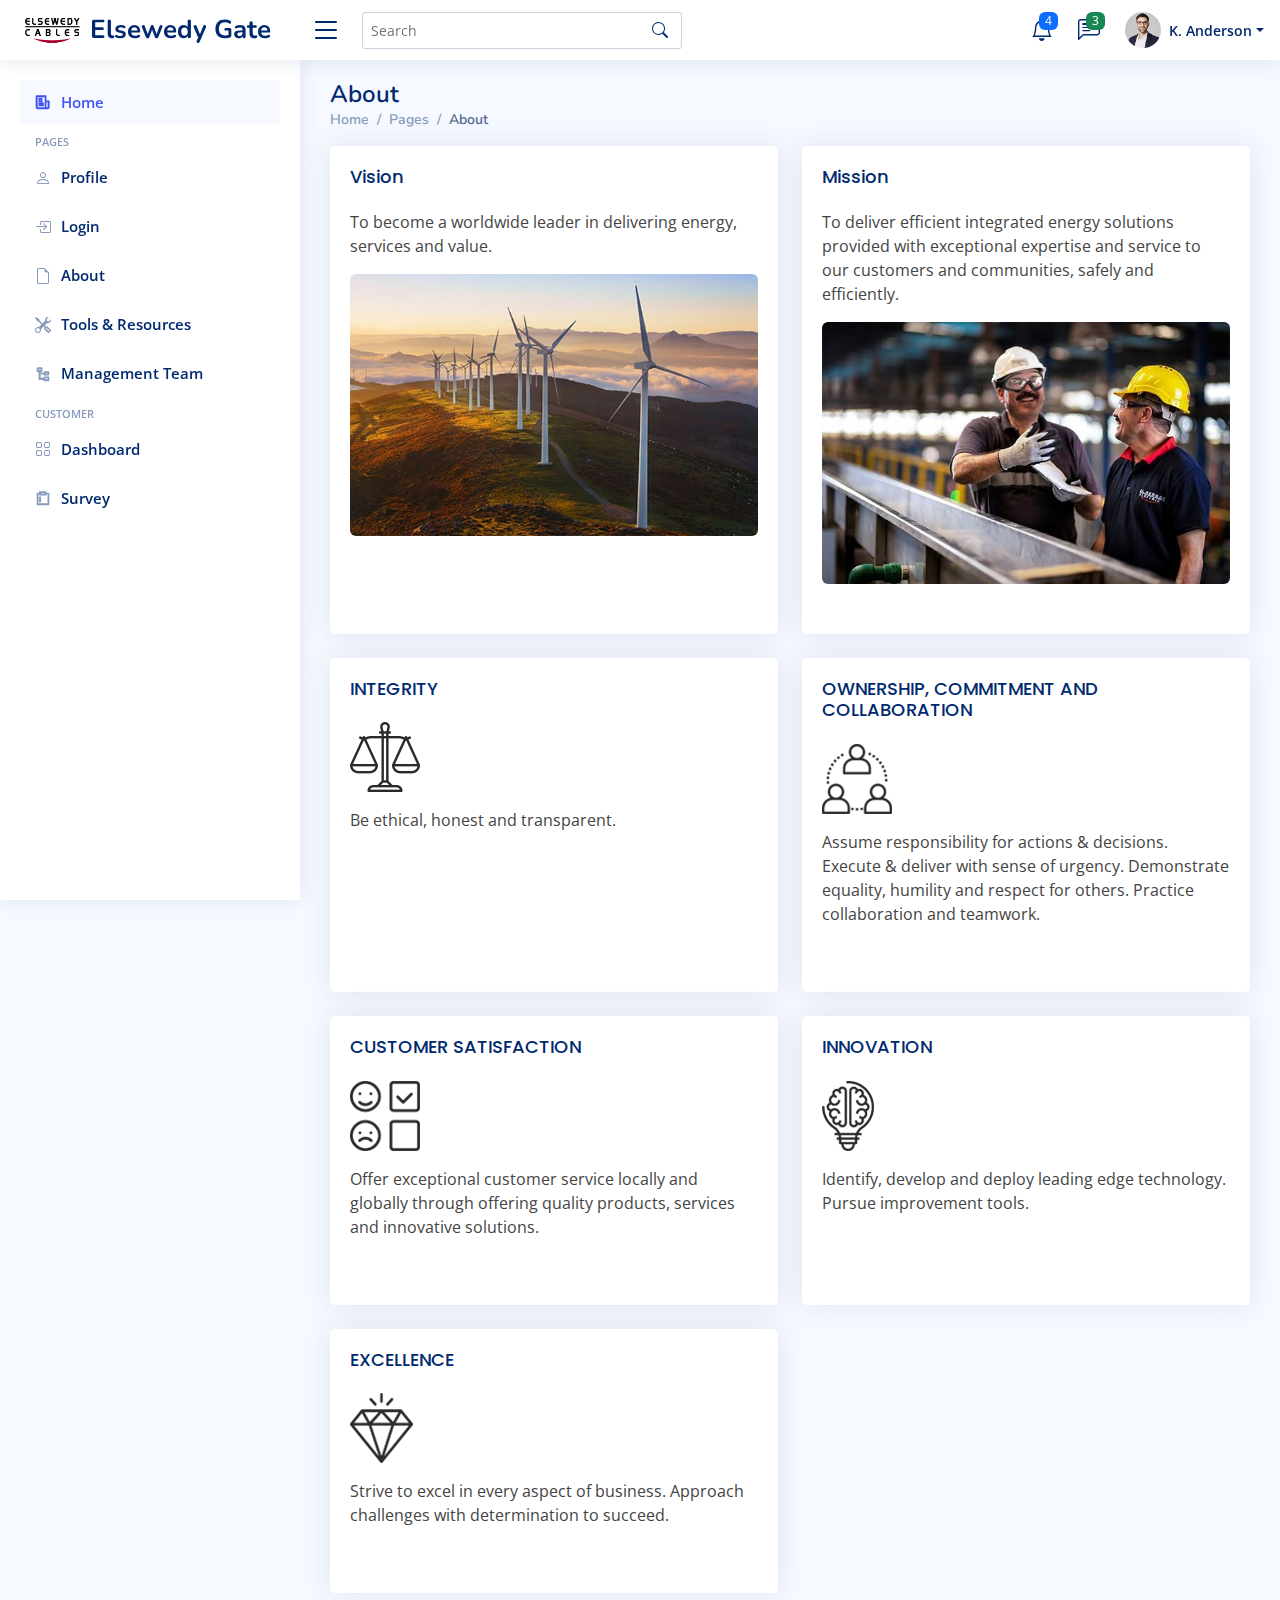
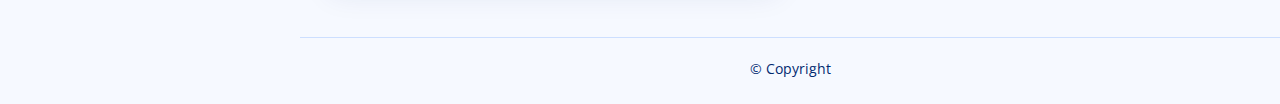
==== commit 062240ca: "12-2-23" ====
--- a/about.html
+++ b/about.html
@@ -5,7 +5,7 @@
   <meta charset="utf-8">
   <meta content="width=device-width, initial-scale=1.0" name="viewport">
 
-  <title>The Gate</title>
+  <title>About - Elsewedy Gate</title>
   <meta content="" name="description">
   <meta content="" name="keywords">
 
@@ -44,9 +44,9 @@
 
     <div class="d-flex align-items-center justify-content-between">
       <a href="news-home.html" class="logo d-flex align-items-center">
-	  <img src="logos/png/logo-no-background.png" alt="">
+		<img src="swd_imgs/CablesLogo.png" style="max-height: 36px;" alt="">
         <!-- <img src="niceadmin_assets/img/logo.png" alt=""> -->
-        <!-- <span class="d-none d-lg-block">NiceAdmin</span> -->
+        <span class="d-none d-lg-block" style="margin-left: 0px;">Elsewedy Gate</span>
       </a>
       <i class="bi bi-list toggle-sidebar-btn"></i>
     </div><!-- End Logo -->
@@ -269,47 +269,20 @@
 
   </header><!-- End Header -->
 
- <!-- ======= Sidebar ======= -->
+  <!-- ======= Sidebar ======= -->
   <aside id="sidebar" class="sidebar">
 
     <ul class="sidebar-nav" id="sidebar-nav">
 
       <li class="nav-item">
-        <a class="nav-link " href="news-home.html">
-          <i class="bi bi-grid"></i>
+        <a class="nav-link " href="index.html">
+          <i class="ri ri-newspaper-line"></i>
           <span>Home</span>
         </a>
       </li>
+	  
+
 	  <!-- End Dashboard Nav -->
-
-      <li class="nav-item">
-        <a class="nav-link collapsed" data-bs-target="#components-nav" data-bs-toggle="collapse" href="#">
-          <i class="bi bi-menu-button-wide"></i><span>Dashboards</span><i class="bi bi-chevron-down ms-auto"></i>
-        </a>
-        <ul id="components-nav" class="nav-content collapse " data-bs-parent="#sidebar-nav">
-          <li>
-            <a href="#">
-              <i class="bi bi-circle"></i><span>Employee</span>
-            </a>
-          </li>
-          <li>
-            <a href="#">
-              <i class="bi bi-circle"></i><span>Sales</span>
-            </a>
-          </li>
-          <li>
-            <a href="#">
-              <i class="bi bi-circle"></i><span>Manager</span>
-            </a>
-          </li>
-          <li>
-            <a href="customer-dash.html">
-              <i class="bi bi-circle"></i><span>Customer</span>
-            </a>
-          </li>          
-        </ul>
-      </li>
-	  <!-- End Components Nav -->
 
       <li class="nav-heading">Pages</li>
 
@@ -323,7 +296,7 @@
      
 
       <li class="nav-item">
-        <a class="nav-link collapsed" href="index.html">
+        <a class="nav-link collapsed" href="login.html">
           <i class="bi bi-box-arrow-in-right"></i>
           <span>Login</span>
         </a>
@@ -347,11 +320,37 @@
         </a>
       </li>
 	  <!-- End Tools Page Nav -->
+	  
+	  <li class="nav-item">
+        <a class="nav-link collapsed" href="structure.html">
+          <i class="ri ri-node-tree"></i>
+          <span>Management Team</span>
+        </a>
+      </li>
+	  
+	  
+	  
+	   <li class="nav-heading">Customer</li>
+	   
+	  <li class="nav-item">
+        <a class="nav-link collapsed" href="customer-dash.html">
+          <i class="bi bi-grid"></i>
+          <span>Dashboard</span>
+        </a>
+      </li>
+	  
+	  <li class="nav-item">
+        <a class="nav-link collapsed" href="cust-survey.html">
+          <i class="ri ri-survey-line"></i>
+          <span>Survey</span>
+        </a>
+      </li>
 
     </ul>
 
   </aside><!-- End Sidebar-->
-  <main id="main" class="main">
+
+ <main id="main" class="main">
 
 <div class="pagetitle">
       <h1>About</h1>
@@ -365,78 +364,104 @@
     </div><!-- End Page Title -->
 
     <section class="section">
-      <div class="row">
-        <div class="col-lg-6">
-
-          <div class="card">
-            <div class="card-body">
-              <h5 class="card-title">Policies</h5>
-              <p>This is an examle page with no contrnt. You can use it as a starter for your custom pages.</p>
-            </div>
-          </div>
-
-        </div>
-
-        <div class="col-lg-6">
-
-          <div class="card">
-            <div class="card-body">
-              <h5 class="card-title">Vision</h5>
-              <p>To become a worldwide leader in delivering energy, services and value.</p>
-            </div>
-          </div>
-
-        </div>
-      </div>
-	  
-	<div class="row">
-        <div class="col-lg-6">
-
-          <div class="card">
-            <div class="card-body">
-              <h5 class="card-title">Mission</h5>
-              <p>To deliver efficient integrated energy solutions provided with exceptional expertise and service to our customers and communities, safely and efficiently.</p>
-            </div>
-          </div>
-
-        </div>
-
-        <div class="col-lg-6">
-
-          <div class="card">
-            <div class="card-body">
-              <h5 class="card-title">Values</h5>
-              <p>INTEGRITY, OWNERSHIP, COMMITMENT AND COLLABORATION, CUSTOMER SATISFACTION, INNOVATION, EXCELLENCE</p>
-            </div>
-          </div>
-
-        </div>
-      </div>
-	  
-	<div class="row">
-        <div class="col-lg-6">
-
-          <div class="card">
-            <div class="card-body">
-              <h5 class="card-title">Structure</h5>
-              <p>This is an examle page with no contrnt. You can use it as a starter for your custom pages.</p>
-            </div>
-          </div>
-
-        </div>
-
-        <div class="col-lg-6">
-
-          <div class="card">
-            <div class="card-body">
-              <h5 class="card-title">Strategy</h5>
-              <p>This is an examle page with no contrnt. You can use it as a starter for your custom pages.</p>
-            </div>
-          </div>
-
-        </div>
-      </div>
-	  
+	
+		<div class="row">
+			<div class="col-md-6 col-sm-8 mb-4">
+			  <div class="card h-100">			
+				<div class="card-body">
+					<h5 class="card-title">Vision</h5>					
+					<p>To become a worldwide leader in delivering energy, services and value.</p>
+					<img src="swd_imgs/about-vision-1.jpg" class="rounded img-fluid" alt="vision">
+				</div>
+				</div>
+			  </div>
+			  
+			<div class="col-md-6 col-sm-8 mb-4">
+			  <div class="card h-100">			
+				<div class="card-body">
+					<h5 class="card-title">Mission</h5>					
+					<p>To deliver efficient integrated energy solutions provided with exceptional expertise and service to our customers and communities, safely and efficiently.</p>
+					<img src="swd_imgs/about-mission.jpg" class="rounded img-fluid" alt="vision">
+				</div>
+				</div>
+			</div>
+		</div>
+		
+		<div class="row">
+			<div class="col-md-6 col-sm-8 mb-4">
+			  <div class="card h-100">			
+				<div class="card-body">
+					<h4 class="card-title">INTEGRITY</h4>	
+					<div class="one-topIcon-downDesc-item">
+						<div class="one-topIcon-downDesc-inner">
+							<img src="swd_imgs/about-vision-icon-1.png" class="img-responsive" alt="">
+							<p></p><p>Be ethical, honest and transparent.</p><p></p>
+						</div>
+					</div>
+				</div>
+				</div>
+			  </div>
+			  
+			<div class="col-md-6 col-sm-8 mb-4">
+			  <div class="card h-100">			
+				<div class="card-body">
+					<h4 class="card-title">OWNERSHIP, COMMITMENT AND COLLABORATION</h4>	
+					<div class="one-topIcon-downDesc-item">
+						<div class="one-topIcon-downDesc-inner">
+							<img src="swd_imgs/about-vision-icon-2.png" class="img-responsive" alt="">
+							<p></p><p><span>Assume responsibility for actions &amp; decisions. Execute &amp; deliver with sense of urgency. Demonstrate equality, humility and respect for others. Practice collaboration and teamwork.</span><span>&nbsp;</span></p><p></p>
+						</div>
+					</div>
+				</div>
+				</div>
+			  </div>
+		</div>
+		
+		<div class="row">
+			<div class="col-md-6 col-sm-8 mb-4">
+			  <div class="card h-100">			
+				<div class="card-body">
+					<h4 class="card-title">CUSTOMER SATISFACTION</h4>	
+					<div class="one-topIcon-downDesc-item">
+						<div class="one-topIcon-downDesc-inner">
+							<img src="swd_imgs/about-vision-icon-3.png" class="img-responsive" alt="">
+							<p></p><p><span>Offer exceptional customer service locally and globally through offering quality products, services and innovative solutions.</span></p><p></p>
+						</div>
+					</div>
+				</div>
+				</div>
+			  </div>
+			  
+			<div class="col-md-6 col-sm-8 mb-4">
+			  <div class="card h-100">			
+				<div class="card-body">
+					<h4 class="card-title">INNOVATION</h4>	
+					<div class="one-topIcon-downDesc-item">
+						<div class="one-topIcon-downDesc-inner">
+							<img src="swd_imgs/about-vision-icon-4.png" class="img-responsive" alt="">
+							<p></p><p><span>Identify, develop and deploy leading edge technology. Pursue improvement tools.</span></p><p></p>
+						</div>
+					</div>
+				</div>
+				</div>
+			  </div>
+		</div>
+		
+		<div class="row">
+			<div class="col-md-6 col-sm-8 mb-4">
+			  <div class="card h-100">			
+				<div class="card-body">
+					<h4 class="card-title">EXCELLENCE</h4>	
+					<div class="one-topIcon-downDesc-item">
+						<div class="one-topIcon-downDesc-inner">
+							<img src="swd_imgs/about-vision-icon-5.png" class="img-responsive" alt="">
+							<p></p><p><span>Strive to excel in every aspect of business. Approach challenges with determination to succeed.</span></p><p></p>
+						</div>
+					</div>
+				</div>
+				</div>
+			  </div>
+		</div>
 	  
     </section>
   </main><!-- End #main -->
